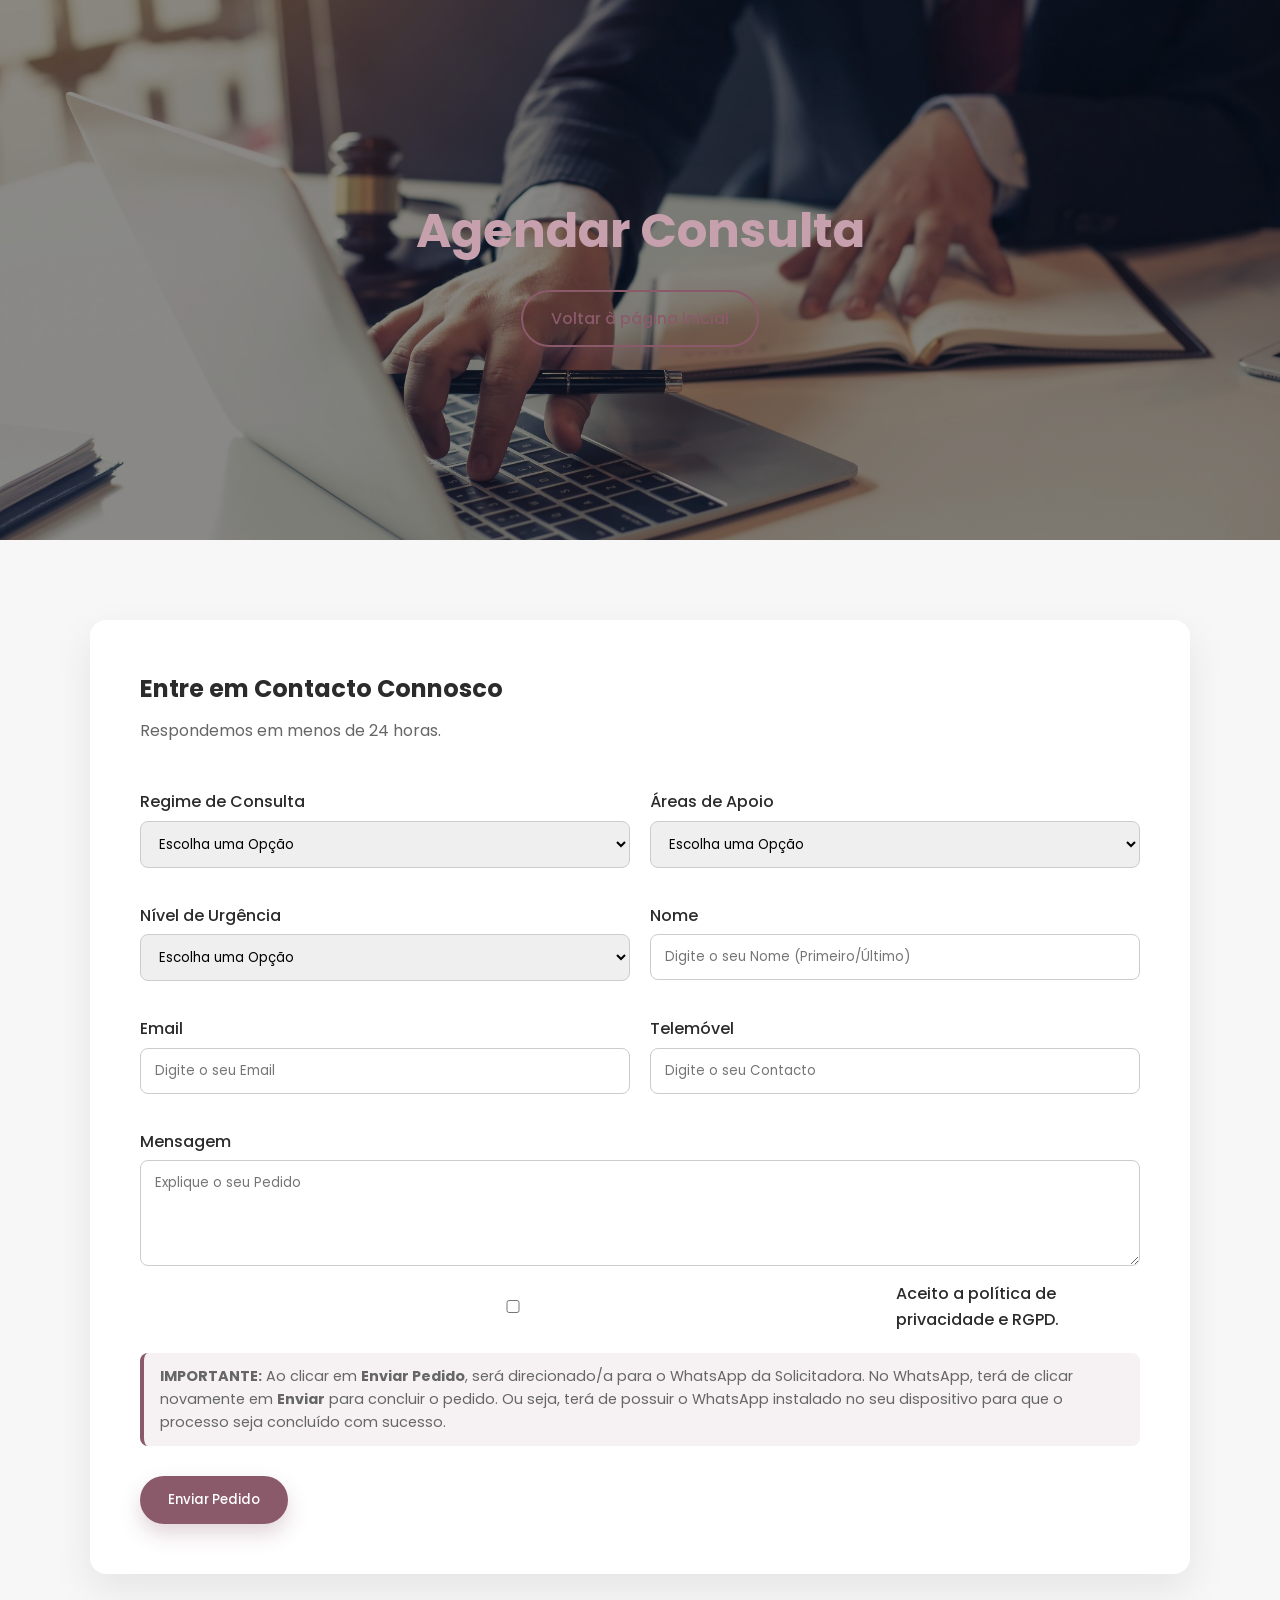
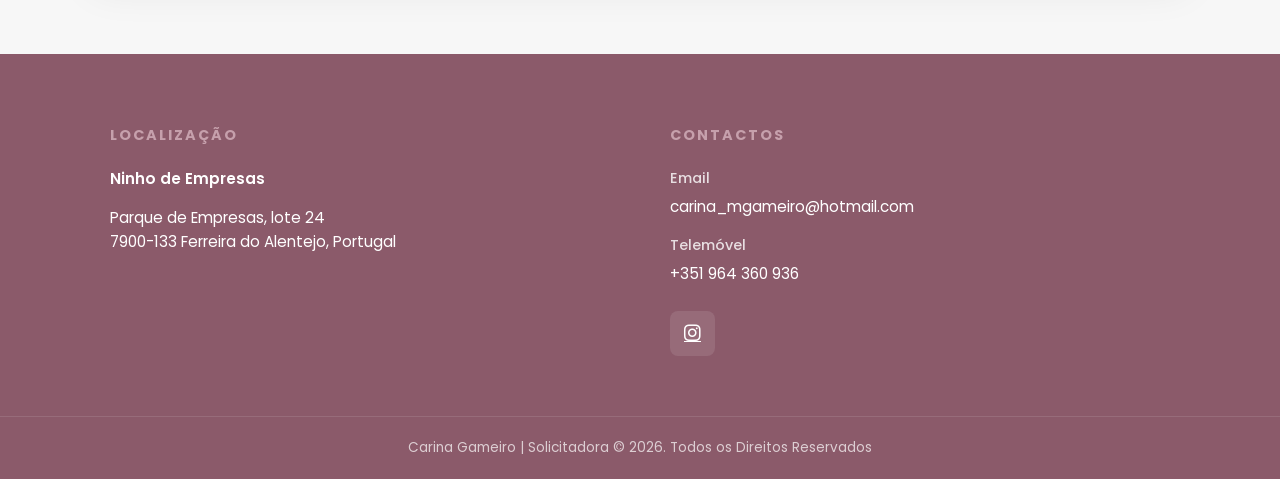
==== atendimento.html @ 4e9db541 "Primeiro commit" ====
<!DOCTYPE html>
<html lang="pt">

<head>
    <meta charset="UTF-8" />
    <meta name="viewport" content="width=device-width, initial-scale=1.0" />
    <title>Agendar Consulta | Carina Gameiro</title>
    <link rel="stylesheet" href="styles.css" />
    <link href="https://fonts.googleapis.com/css2?family=Poppins:wght@300;400;600&display=swap" rel="stylesheet" />
    <link rel="stylesheet" href="https://cdnjs.cloudflare.com/ajax/libs/font-awesome/6.5.0/css/all.min.css">
</head>

<body>

    <header class="page-hero" style="background-image: url('assets/consultaonline.jpeg');">
        <div class="hero-overlay"></div>

        <div class="hero-content">
            <h1>Agendar Consulta</h1>
            <a href="index.html" class="btn-secondary">Voltar à página inicial</a>
        </div>
    </header>


    <section class="agendamento">
        <div class="agendamento-container">

            <form class="agendamento-form" id="formWhatsapp">

                <h2>Entre em Contacto Connosco</h2>
                <p>Respondemos em menos de 24 horas.</p>

                <div class="form-grid">

                    <div>
                        <label for="consulta">Regime de Consulta</label>
                        <select id="consulta" required>
                            <option value="">Escolha uma Opção</option>
                            <option>Presencial</option>
                            <option>Online</option>
                        </select>
                    </div>

                    <div>
                        <label for="area">Áreas de Apoio</label>
                        <select id="area" required>
                            <option value="">Escolha uma Opção</option>
                            <option>Atos Notariais</option>
                            <option>Societário e Comercial</option>
                            <option>Imobiliário e Registos</option>
                            <option>Família e Sucessões</option>
                            <option>Contratual e Laboral</option>
                            <option>Fiscal</option>
                        </select>
                    </div>

                    <div>
                        <label for="urgencia">Nível de Urgência</label>
                        <select id="urgencia" required>
                            <option value="">Escolha uma Opção</option>
                            <option>Normal</option>
                            <option>Urgente</option>
                        </select>
                    </div>

                    <div>
                        <label for="nome">Nome</label>
                        <input id="nome" type="text" placeholder="Digite o seu Nome (Primeiro/Último)" required>
                    </div>

                    <div>
                        <label for="email">Email</label>
                        <input id="email" type="email" placeholder="Digite o seu Email" required>
                    </div>

                    <div>
                        <label for="telemovel">Telemóvel</label>
                        <input id="telemovel" type="tel" placeholder="Digite o seu Contacto" required>
                    </div>

                    <div style="grid-column: 1 / -1;">
                        <label for="mensagem">Mensagem</label>
                        <textarea id="mensagem" rows="4" placeholder="Explique o seu Pedido"></textarea>
                    </div>

                </div>

                <div class="checkbox-group">
                    <label>
                        <input type="checkbox" required>
                        Aceito a política de privacidade e RGPD.
                    </label>
                </div>

                <p class="note-whatsapp">
                    <strong>IMPORTANTE:</strong> Ao clicar em <strong>Enviar Pedido</strong>, será direcionado/a para o
                    WhatsApp da Solicitadora.
                    No WhatsApp, terá de clicar novamente em <strong>Enviar</strong> para concluir o pedido.
                    Ou seja, terá de possuir o WhatsApp instalado no seu dispositivo para que o processo seja concluído
                    com sucesso.
                </p>


                <button type="submit" class="btn-primary">Enviar Pedido</button>

            </form>

        </div>
    </section>

    <footer class="site-footer">
        <div class="footer-container">

            <div class="footer-col">
                <h3>LOCALIZAÇÃO</h3>

                <div class="contact-text">
                    <p class="footer-title">Ninho de Empresas</p>
                    <p>Parque de Empresas, lote 24<br />7900-133 Ferreira do Alentejo, Portugal</p>
                </div>
            </div>

            <div class="footer-col">
                <h3>CONTACTOS</h3>

                <div class="contact-text">
                    <h4>Email</h4>
                    <p>carina_mgameiro@hotmail.com</p>
                </div>

                <div class="contact-text">
                    <h4>Telemóvel</h4>
                    <p>+351 964 360 936</p>
                </div>

                <div class="footer-socials">
                    <a href="https://www.instagram.com/carinagameiro.solicitadora/" target="_blank"
                        aria-label="Instagram">
                        <i class="fab fa-instagram"></i>
                    </a>
                </div>
            </div>

        </div>

        <div class="footer-bottom">
            <p>Carina Gameiro | Solicitadora © 2026. Todos os Direitos Reservados</p>
        </div>

    </footer>

    <script src="script.js"></script>

</body>

</html>
---- styles.css ----
* {
  margin: 0;
  padding: 0;
  box-sizing: border-box;
  font-family: "Poppins", sans-serif;
}

body {
  background: #f2f2f2;
  color: #2b2b2b;
  line-height: 1.6;
}


/* Cores base do WebSite */
:root {
  --primary: #8B5A6A;
  --secondary: #C6A0AC;
  --light: #f6f6f6;
  --dark: #2b2b2b;
}


/* Estilos para o header */
header {
  min-height: 100vh;
  padding: 40px 20px;
  display: flex;
  flex-direction: column;
  justify-content: center;
  align-items: center;
  gap: 30px;
  text-align: center;
  background: linear-gradient(180deg,
      #ffffff 0%,
      #f6f6f6 100%);
}

.logo {
  max-width: 280px;
  width: 100%;
  animation: fadeIn 1.2s ease forwards;
}


/* Secções */
.section {
  padding: 80px 20px;
  max-width: 1100px;
  margin: 0 auto;
  text-align: center;
}

.section h2 {
  font-size: 2rem;
  color: var(--primary);
  margin-bottom: 20px;
}

.section p {
  max-width: 700px;
  margin: 0 auto 30px;
  font-size: 1rem;
  color: #444;
}


/* Botões */
.btn-primary,
.btn-secondary {
  display: inline-block;
  padding: 14px 28px;
  border-radius: 999px;
  text-decoration: none;
  font-weight: 500;
  background: var(--primary);
  color: #fff;
  border: none;
  cursor: pointer;
  transition: all 0.3s ease;
  box-shadow: 0 10px 20px rgba(139, 90, 106, 0.25);
}

.btn-primary:hover {
  background: #734652;
  transform: translateY(-3px);
  box-shadow: 0 15px 30px rgba(139, 90, 106, 0.35);
}

.btn-secondary {
  background: transparent;
  color: var(--primary);
  border: 2px solid var(--primary);
}

.btn-secondary:hover {
  background: var(--primary);
  color: white;
  transform: translateY(-3px);
}


/* Página Sobre */
.page-header {
  display: flex;
  flex-direction: column;
  align-items: center;
  gap: 16px;
  padding: 40px 20px 20px;
  text-align: center;
}

.page-header h1 {
  color: var(--primary);
  font-size: 2.2rem;
  margin-bottom: 10px;
}

.back-link {
  color: var(--primary);
  text-decoration: none;
  font-size: 0.9rem;
}

.back-link:hover {
  text-decoration: underline;
}

.sobre-container {
  max-width: 1100px;
  margin: 0 auto;
  padding: 60px 20px;
  display: grid;
  grid-template-columns: 1fr 1fr;
  gap: 60px;
  align-items: center;
}

.page-container {
  max-width: 1100px;
  margin: 0 auto;
  padding: 80px 20px;
}

.sobre-foto img {
  width: 100%;
  max-width: 400px;
  border-radius: 24px;
  box-shadow: 0 20px 40px rgba(0, 0, 0, 0.15);
  animation: fadeInUp 1s ease forwards;
}

.sobre-texto p {
  margin-bottom: 20px;
  color: #444;
  animation: fadeInUp 1.2s ease forwards;
}

.intro-text {
  max-width: 700px;
  margin: 0 auto 50px;
  text-align: center;
  color: white;
  line-height: 1.6;
}


/* Footer */
.footer {
  background: #f6f2f4;
  padding: 30px 20px;
  text-align: center;
  font-size: 0.85rem;
  color: #555;
}


/* Animações */
@keyframes fadeIn {
  from {
    opacity: 0;
    transform: translateY(20px);
  }

  to {
    opacity: 1;
    transform: translateY(0);
  }
}

@keyframes fadeInUp {
  from {
    opacity: 0;
    transform: translateY(30px);
  }

  to {
    opacity: 1;
    transform: translateY(0);
  }
}


/* Responsivo */
@media (max-width: 768px) {
  .sobre-container {
    grid-template-columns: 1fr;
    text-align: center;
  }

  .logo {
    max-width: 220px;
  }

  .section h2 {
    font-size: 1.6rem;
  }
}


/* Cartões de serviços com imagem + hover */

/* Container principal dos serviços */
.servicos-grid {
  display: grid;
  grid-template-columns: repeat(auto-fit, minmax(250px, 1fr));
  gap: 30px;
  padding: 40px 20px;
  max-width: 1200px;
  margin: 0 auto;
}


/* Cards dos serviços */
.servico-card {
  position: relative;
  width: 100%;
  aspect-ratio: 1 / 1;
  /* Mantém quadrado */
  border-radius: 12px;
  overflow: hidden;
  cursor: pointer;
  box-shadow: 0 5px 15px rgba(0, 0, 0, 0.08);
  border: 1px solid rgba(139, 90, 106, 0.15);
}


/* Imagem dos Cards */
.card-image {
  width: 100%;
  height: 100%;
  /* Ocupa 100% da altura do card */
  background-size: cover;
  /* Cobre todo o espaço */
  background-position: center;
  /* Centraliza a imagem */
  background-repeat: no-repeat;
  position: relative;
  transition: transform 0.4s ease;
}


.card-image::before {
  content: "";
  position: absolute;
  bottom: 0;
  left: 0;
  right: 0;
  height: 40%;
  /* Só na parte inferior */
  background: linear-gradient(to top,
      rgba(0, 0, 0, 0.8) 0%,
      rgba(0, 0, 0, 0.4) 50%,
      transparent 100%);
  z-index: 1;
}


/* Título no card */
.card-image h3 {
  position: absolute;
  bottom: 20px;
  /* Distância do fundo */
  left: 0;
  right: 0;
  color: white;
  font-size: 1.1rem;
  font-weight: 600;
  text-align: center;
  padding: 15px 10px;
  margin: 0;
  z-index: 2;
  line-height: 1.3;
  text-shadow: 0 2px 4px rgba(0, 0, 0, 0.5);
}

.card-overlay {
  position: absolute;
  top: 0;
  left: 0;
  width: 100%;
  height: 100%;
  background: rgba(139, 90, 106, 0.95);
  color: white;
  padding: 30px 20px;
  opacity: 0;
  transform: translateY(10px);
  transition: all 0.3s ease;
  display: flex;
  flex-direction: column;
  justify-content: center;
  align-items: center;
  z-index: 3;
}

.card-overlay ul {
  list-style: none;
  padding: 0;
  margin: 0;
  width: 100%;
}

.card-overlay li {
  padding: 8px 0;
  font-size: 0.9rem;
  border-bottom: 1px solid rgba(255, 255, 255, 0.2);
}

.card-overlay li:last-child {
  border-bottom: none;
}


/* MOBILE - SERVIÇOS CARD OVERLAY */
@media (max-width: 768px) {

  .servico-card {
    aspect-ratio: auto;
    height: 260px;
  }

  .card-overlay {
    padding: 20px;
    justify-content: center;
  }

  .card-overlay ul {
    width: 100%;
  }

  .card-overlay li {
    font-size: 0.95rem;
    padding: 10px 0;
    text-align: center;
  }
}


/* Hover */
.servico-card:hover .card-overlay {
  opacity: 1;
  transform: translateY(0);
}

.servico-card:hover .card-image {
  transform: scale(1.05);
}


/* Responsividade para quadrados pequenos */
@media (max-width: 768px) {
  .servicos-grid {
    grid-template-columns: repeat(2, 1fr);
    gap: 20px;
    padding: 20px;
  }

  .servico-card {
    height: 200px;
    /* Menor em mobile */
  }
}

/* ANIMAÇÕES */
.reveal {
  opacity: 0;
  transform: translateY(30px);
  transition: all 0.6s ease;
}

.reveal.show {
  opacity: 1;
  transform: translateY(0);
}

/* HEADER */
.header-scrolled {
  backdrop-filter: blur(8px);
  background: rgba(255, 255, 255, 0.85);
  box-shadow: 0 8px 25px rgba(0, 0, 0, 0.06);
}

/* RODAPÉ */
.site-footer {
  background: #8B5A6A;
  color: #fff;
  padding-top: 70px;
}

.footer-container {
  max-width: 1100px;
  margin: 0 auto;
  padding: 0 20px 60px;
  display: grid;
  grid-template-columns: repeat(2, 1fr);
  gap: 60px;
  align-items: start;
}

.footer-col h3 {
  font-size: 0.9rem;
  letter-spacing: 2px;
  text-transform: uppercase;
  margin-bottom: 20px;
  color: #C6A0AC;
}

.footer-col h4 {
  font-size: 0.9rem;
  margin-bottom: 5px;
  font-weight: 500;
  opacity: 0.8;
}

.footer-col p {
  font-size: 0.95rem;
  line-height: 1.6;
  margin-bottom: 15px;
}

.footer-title {
  font-weight: 600;
  margin-bottom: 5px;
}

/* SOCIAL */
.footer-socials {
  margin-top: 25px;
  display: flex;
  gap: 15px;
}

.footer-socials a {
  width: 45px;
  height: 45px;
  border-radius: 8px;
  background: rgba(255,255,255,0.1);
  display: flex;
  align-items: center;
  justify-content: center;
  color: white;
  font-size: 1.2rem;
  transition: all 0.3s ease;
}

.footer-socials a:hover {
  background: white;
  color: var(--primary);
  transform: translateY(-4px);
}

/* BOTTOM */
.footer-bottom {
  border-top: 1px solid rgba(255,255,255,0.15);
  text-align: center;
  padding: 20px;
  font-size: 0.85rem;
  opacity: 0.7;
}

/* =========================
   MOBILE
========================= */

@media (max-width: 768px) {

  .footer-container {
    grid-template-columns: 1fr;
    text-align: center;
    gap: 40px;
  }

  .footer-socials {
    justify-content: center;
  }

}


/* HERO HEADER COM IMAGEM */
.page-hero {
  position: relative;
  min-height: 60vh;
  background-size: cover;
  background-position: center;
  display: flex;
  align-items: center;
  justify-content: center;
  text-align: center;
  overflow: hidden;
}

.hero-overlay {
  position: absolute;
  inset: 0;
  background: linear-gradient(rgba(0, 0, 0, 0.45),
      rgba(0, 0, 0, 0.45));
}

.hero-content {
  position: relative;
  z-index: 1;
  color: #C6A0AC;
  padding: 20px;
}

.hero-content h1 {
  font-size: 3rem;
  margin-bottom: 20px;
}

.hero-content .btn-secondary {
  background: transparent;
  color: var(--primary);
  border: 2px solid var(--primary);
}

.hero-content .btn-secondary:hover {
  background: white;
  color: var(--primary);
}

/* Responsivo */
@media (max-width: 768px) {
  .page-hero {
    min-height: 45vh;
  }

  .hero-content h1 {
    font-size: 2rem;
  }
}


/* PAGINA DE AGENDAMENTO (Agendar Consulta) */
.agendamento {
  padding: 80px 20px;
  background: #f7f7f7;
}

.agendamento-container {
  max-width: 1100px;
  margin: 0 auto;
}

.agendamento-form {
  background: #fff;
  padding: 50px;
  border-radius: 16px;
  box-shadow: 0 15px 40px rgba(0, 0, 0, 0.08);
}

.agendamento-form h2 {
  margin-bottom: 10px;
}

.agendamento-form p {
  margin-bottom: 30px;
  color: #666;
}

.agendamento-form label {
  font-weight: 500;
  margin-top: 15px;
  display: block;
}

.agendamento-form input,
.agendamento-form select,
.agendamento-form textarea {
  width: 100%;
  padding: 12px 14px;
  border-radius: 8px;
  border: 1px solid #ccc;
  margin-top: 6px;
  font-family: inherit;
}

.form-grid {
  display: grid;
  grid-template-columns: repeat(2, 1fr);
  gap: 20px;
}

.form-grid div:not(.checkbox-group) {
  display: flex;
  flex-direction: column;
}


@media (max-width: 768px) {
  .form-grid {
    grid-template-columns: 1fr;
  }

  .agendamento-form {
    padding: 30px;
  }
}

/* Checkbox alinhado corretamente */
.checkbox-group {
  grid-column: 1 / -1;
  margin: 15px 0;
  display: block;
  width: 100%;
}

.checkbox-group label {
  display: flex;
  align-items: center;
  gap: 10px;
}

.checkbox-group input[type="checkbox"] {
  margin: 0;
}

.note-whatsapp {
  margin: 20px 0 10px;
  font-size: 0.9rem;
  color: #666;
  background: #f6f2f4;
  padding: 12px 16px;
  border-left: 4px solid var(--primary);
  border-radius: 8px;
}


/* TESTEMUNHOS */
.testemunhos {
  padding: 80px 20px;
  background: #f7f3f4;
  text-align: center;
}

.testemunhos h2 {
  margin-bottom: 40px;
  font-size: 2rem;
  color: var(--primary);
}

.testemunhos-grid {
  display: grid;
  grid-template-columns: repeat(auto-fit, minmax(240px, 1fr));
  gap: 25px;
  margin-bottom: 40px;
}

.testemunho-card {
  background: white;
  padding: 25px;
  border-radius: 16px;
  box-shadow: 0 10px 25px rgba(0, 0, 0, 0.08);
  transition: 0.3s ease;
  position: relative;
}

.testemunho-card:hover {
  transform: translateY(-5px);
}

.testemunho-card .texto {
  font-style: italic;
  margin: 15px 0;
  color: #444;
}

.testemunho-card .autor {
  font-weight: 600;
  color: var(--primary);
  font-size: 0.9rem;
}

.estrelas {
  color: #f5b301;
  /* dourado */
  font-size: 1.2rem;
}


/* CTA - SERVIÇOS */
.cta-section {
  padding: 100px 20px;
  text-align: center;
  background: #f7f7f7;
}

.cta-section h2 {
  font-size: 2rem;
  color: var(--primary);
  margin-bottom: 15px;
}

.cta-section p {
  margin-bottom: 30px;
  color: #555;
}

.cta-section .btn-primary {
  display: inline-block;
  margin-top: 20px;
}


/* AJUSTES MOBILE - MENU */
@media (max-width: 768px) {

  .menu-buttons {
    display: flex; 
    flex-direction: column; 
    align-items: center; 
    gap: 20px; /* Espaçamento entre os botões */
    margin-top: 30px; 
  }
}

/* AJUSTES MOBILE - SERVIÇOS */
@media (max-width: 768px) {

  .servicos-grid {
    grid-template-columns: 1fr;
    gap: 20px;
  }

  .servico-card {
    aspect-ratio: auto;
  }

  .card-image {
    height: 200px;
  }

  .card-overlay {
    position: absolute;
    inset: 0;
    opacity: 0;
    transform: translateY(10px);
    transition: all 0.3s ease;
  }

  .servico-card.active .card-overlay {
    opacity: 1;
    transform: translateY(0);
  }

}
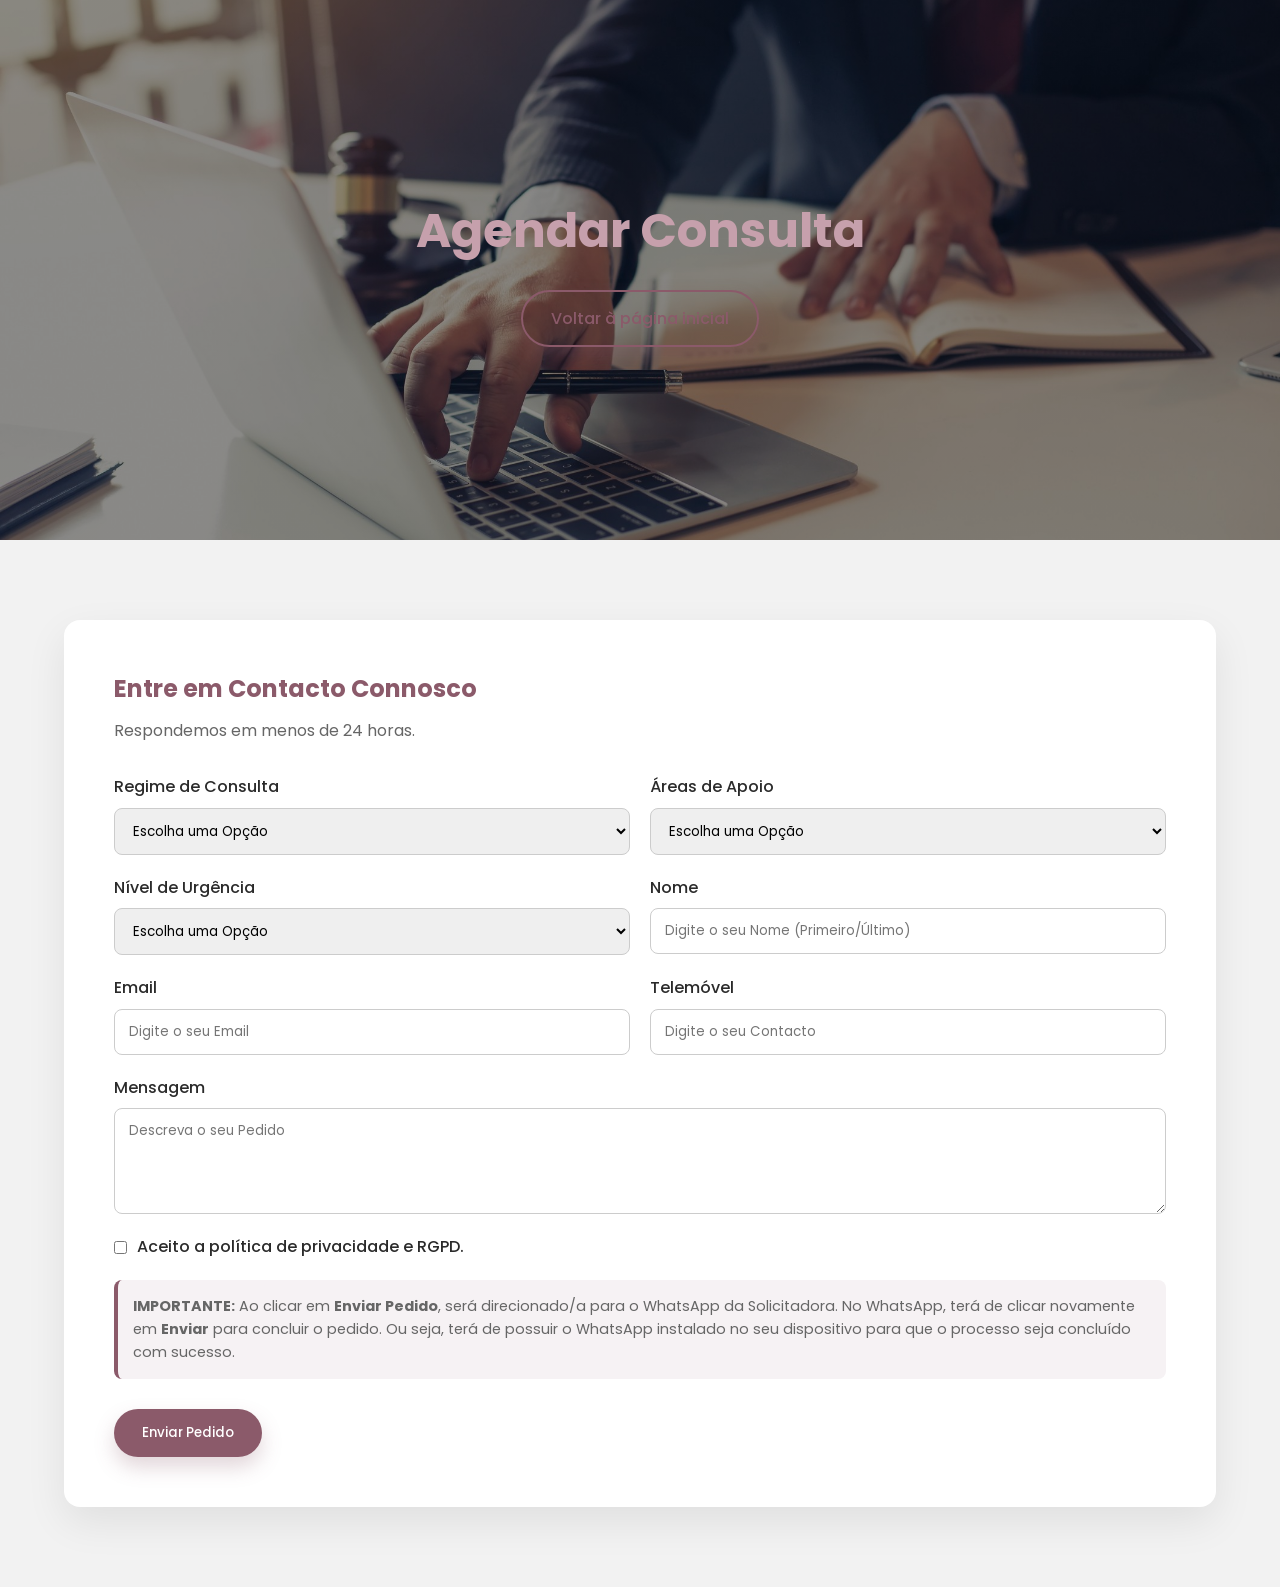
==== commit ef31bb80: "Versão Final" ====
--- a/atendimento.html
+++ b/atendimento.html
@@ -2,8 +2,8 @@
 <html lang="pt">
 
 <head>
-    <meta charset="UTF-8" />
-    <meta name="viewport" content="width=device-width, initial-scale=1.0" />
+    <meta charset="UTF-8">
+    <meta name="viewport" content="width=device-width, initial-scale=1.0">
     <title>Agendar Consulta | Carina Gameiro</title>
     <link rel="stylesheet" href="styles.css" />
     <link href="https://fonts.googleapis.com/css2?family=Poppins:wght@300;400;600&display=swap" rel="stylesheet" />
@@ -12,29 +12,41 @@
 
 <body>
 
-    <header class="page-hero" style="background-image: url('assets/consultaonline.jpeg');">
-        <div class="hero-overlay"></div>
+    <!-- ////////////////////////////////////////////////////////////////////////////////////////////////////////////////// -->
+    <!-- ////////////////////////////////////////////////////////////////////////////////////////////////////////////////// -->
 
-        <div class="hero-content">
-            <h1>Agendar Consulta</h1>
-            <a href="index.html" class="btn-secondary">Voltar à página inicial</a>
+    <header class="header" style="background-image: url('assets/consultaonline.jpeg');">
+
+        <div class="header-overlay"></div>
+
+        <div class="container">
+
+            <div class="header-content">
+                <h1>Agendar Consulta</h1>
+                <a href="index.html" class="btn-secondary">Voltar à página inicial</a>
+            </div>
+
         </div>
+
     </header>
 
+    <!-- ////////////////////////////////////////////////////////////////////////////////////////////////////////////////// -->
+    <!-- ////////////////////////////////////////////////////////////////////////////////////////////////////////////////// -->
 
-    <section class="agendamento">
-        <div class="agendamento-container">
+    <section class="appointment">
 
-            <form class="agendamento-form" id="formWhatsapp">
+        <div class="container">
+
+            <form class="appointment-form" id="formWhatsapp">
 
                 <h2>Entre em Contacto Connosco</h2>
                 <p>Respondemos em menos de 24 horas.</p>
 
-                <div class="form-grid">
+                <div class="appointment-grid">
 
                     <div>
-                        <label for="consulta">Regime de Consulta</label>
-                        <select id="consulta" required>
+                        <label for="consultation">Regime de Consulta</label>
+                        <select id="consultation" required>
                             <option value="">Escolha uma Opção</option>
                             <option>Presencial</option>
                             <option>Online</option>
@@ -55,8 +67,8 @@
                     </div>
 
                     <div>
-                        <label for="urgencia">Nível de Urgência</label>
-                        <select id="urgencia" required>
+                        <label for="urgency">Nível de Urgência</label>
+                        <select id="urgency" required>
                             <option value="">Escolha uma Opção</option>
                             <option>Normal</option>
                             <option>Urgente</option>
@@ -64,8 +76,8 @@
                     </div>
 
                     <div>
-                        <label for="nome">Nome</label>
-                        <input id="nome" type="text" placeholder="Digite o seu Nome (Primeiro/Último)" required>
+                        <label for="name">Nome</label>
+                        <input id="name" type="text" placeholder="Digite o seu Nome (Primeiro/Último)" required>
                     </div>
 
                     <div>
@@ -74,25 +86,24 @@
                     </div>
 
                     <div>
-                        <label for="telemovel">Telemóvel</label>
-                        <input id="telemovel" type="tel" placeholder="Digite o seu Contacto" required>
+                        <label for="phone">Telemóvel</label>
+                        <input id="phone" type="tel" placeholder="Digite o seu Contacto" required>
                     </div>
 
-                    <div style="grid-column: 1 / -1;">
-                        <label for="mensagem">Mensagem</label>
-                        <textarea id="mensagem" rows="4" placeholder="Explique o seu Pedido"></textarea>
+                    <div class="massage-width">
+                        <label for="message">Mensagem</label>
+                        <textarea id="message" rows="4" placeholder="Descreva o seu Pedido"></textarea>
                     </div>
 
                 </div>
 
                 <div class="checkbox-group">
                     <label>
-                        <input type="checkbox" required>
-                        Aceito a política de privacidade e RGPD.
+                        <input type="checkbox" required> Aceito a política de privacidade e RGPD.
                     </label>
                 </div>
 
-                <p class="note-whatsapp">
+                <p class="whatsapp-note">
                     <strong>IMPORTANTE:</strong> Ao clicar em <strong>Enviar Pedido</strong>, será direcionado/a para o
                     WhatsApp da Solicitadora.
                     No WhatsApp, terá de clicar novamente em <strong>Enviar</strong> para concluir o pedido.
@@ -104,50 +115,12 @@
                 <button type="submit" class="btn-primary">Enviar Pedido</button>
 
             </form>
+        </div>
 
-        </div>
     </section>
 
-    <footer class="site-footer">
-        <div class="footer-container">
-
-            <div class="footer-col">
-                <h3>LOCALIZAÇÃO</h3>
-
-                <div class="contact-text">
-                    <p class="footer-title">Ninho de Empresas</p>
-                    <p>Parque de Empresas, lote 24<br />7900-133 Ferreira do Alentejo, Portugal</p>
-                </div>
-            </div>
-
-            <div class="footer-col">
-                <h3>CONTACTOS</h3>
-
-                <div class="contact-text">
-                    <h4>Email</h4>
-                    <p>carina_mgameiro@hotmail.com</p>
-                </div>
-
-                <div class="contact-text">
-                    <h4>Telemóvel</h4>
-                    <p>+351 964 360 936</p>
-                </div>
-
-                <div class="footer-socials">
-                    <a href="https://www.instagram.com/carinagameiro.solicitadora/" target="_blank"
-                        aria-label="Instagram">
-                        <i class="fab fa-instagram"></i>
-                    </a>
-                </div>
-            </div>
-
-        </div>
-
-        <div class="footer-bottom">
-            <p>Carina Gameiro | Solicitadora © 2026. Todos os Direitos Reservados</p>
-        </div>
-
-    </footer>
+    <!-- ////////////////////////////////////////////////////////////////////////////////////////////////////////////////// -->
+    <!-- ////////////////////////////////////////////////////////////////////////////////////////////////////////////////// -->
 
     <script src="script.js"></script>
 
--- a/styles.css
+++ b/styles.css
@@ -1,3 +1,13 @@
+/* ====================================
+   CONFIGURAÇÕES & COMPONENTES GERAIS
+======================================= */
+:root {
+  --primary: #8B5A6A;
+  --secondary: #C6A0AC;
+  --light: #f6f6f6;
+  --dark: #2b2b2b;
+}
+
 * {
   margin: 0;
   padding: 0;
@@ -5,67 +15,23 @@
   font-family: "Poppins", sans-serif;
 }
 
+html {
+  scroll-behavior: smooth;
+}
+
 body {
   background: #f2f2f2;
-  color: #2b2b2b;
+  color: var(--dark);
   line-height: 1.6;
 }
 
-
-/* Cores base do WebSite */
-:root {
-  --primary: #8B5A6A;
-  --secondary: #C6A0AC;
-  --light: #f6f6f6;
-  --dark: #2b2b2b;
-}
-
-
-/* Estilos para o header */
-header {
-  min-height: 100vh;
-  padding: 40px 20px;
-  display: flex;
-  flex-direction: column;
-  justify-content: center;
-  align-items: center;
-  gap: 30px;
-  text-align: center;
-  background: linear-gradient(180deg,
-      #ffffff 0%,
-      #f6f6f6 100%);
-}
-
-.logo {
-  max-width: 280px;
-  width: 100%;
-  animation: fadeIn 1.2s ease forwards;
-}
-
-
-/* Secções */
-.section {
-  padding: 80px 20px;
-  max-width: 1100px;
-  margin: 0 auto;
-  text-align: center;
-}
-
-.section h2 {
-  font-size: 2rem;
-  color: var(--primary);
-  margin-bottom: 20px;
-}
-
-.section p {
-  max-width: 700px;
-  margin: 0 auto 30px;
-  font-size: 1rem;
-  color: #444;
-}
-
-
-/* Botões */
+.container {
+  width: 90%;
+  max-width: 1200px;
+  margin: auto;
+}
+
+/* BOTÕES DO WEBSITE */
 .btn-primary,
 .btn-secondary {
   display: inline-block;
@@ -100,314 +66,204 @@
 }
 
 
-/* Página Sobre */
-.page-header {
-  display: flex;
-  flex-direction: column;
-  align-items: center;
-  gap: 16px;
-  padding: 40px 20px 20px;
-  text-align: center;
-}
-
-.page-header h1 {
-  color: var(--primary);
-  font-size: 2.2rem;
-  margin-bottom: 10px;
-}
-
-.back-link {
-  color: var(--primary);
-  text-decoration: none;
-  font-size: 0.9rem;
-}
-
-.back-link:hover {
-  text-decoration: underline;
-}
-
-.sobre-container {
+/* ========================================================================================
+   CTA - TODAS AS PÁGINAS (servicos.html; sobre.html; atendimento.html; testemunhos.html)
+=========================================================================================== */
+.cta {
+  padding: 100px 20px;
+  text-align: center;
+  background: #f7f7f7;
+}
+
+.cta h2 {
+  font-size: 2rem;
+  color: var(--primary);
+  margin-bottom: 15px;
+}
+
+.cta p {
+  margin-bottom: 30px;
+  color: #555;
+}
+
+
+/* ============================================================================================================================= */
+/* ============================================================================================================================= */
+
+/* =======================================================================================================
+   HEADER - TODAS AS PÁGINAS (index.html; servicos.html; sobre.html; atendimento.html; testemunhos.html)
+========================================================================================================== */
+.header {
+  position: relative;
+  min-height: 60vh;
+  background-size: cover;
+  background-position: center;
+  display: flex;
+  align-items: center;
+  justify-content: center;
+  text-align: center;
+  overflow: hidden;
+}
+
+.header-overlay {
+  position: absolute;
+  inset: 0;
+  background: linear-gradient(rgba(0, 0, 0, 0.45), rgba(0, 0, 0, 0.45));
+}
+
+/* (index.html) */
+.header-text {
+  position: relative;
+  z-index: 1;
+  max-width: 700px;
+  margin: 0 auto 50px;
+  text-align: center;
+  color: white;
+  line-height: 1.6;
+}
+
+/* (index.html) */
+.header-logo {
+  position: relative;
+  z-index: 1;
+  margin-bottom: 15px;
+  max-width: 280px;
+  width: 100%;
+  animation: fadeIn 1.2s ease forwards;
+}
+
+/* (servicos.html; sobre.html; atendimento.html; testemunhos.html) */
+.header-content {
+  position: relative;
+  z-index: 1;
+  color: #C6A0AC;
+  padding: 20px;
+}
+
+.header-content h1 {
+  font-size: 3rem;
+  margin-bottom: 20px;
+  color: #C6A0AC;
+}
+
+.header-content .btn-secondary {
+  background: transparent;
+  color: var(--primary);
+  border: 2px solid var(--primary);
+}
+
+.header-content .btn-secondary:hover {
+  background: white;
+  color: var(--primary);
+}
+
+
+
+/* ============================================================================================================================= */
+/* ============================================================================================================================= */
+
+/* =========================
+   MENU - PÁGINA PRINCIPAL
+============================ */
+.menu {
+  padding: 80px 20px;
   max-width: 1100px;
   margin: 0 auto;
-  padding: 60px 20px;
+  text-align: center;
+}
+
+.menu h2 {
+  font-size: 2rem;
+  color: var(--primary);
+  margin-bottom: 15px;
+}
+
+.menu-btns {
+  display: flex;
+  justify-content: center;
+  flex-wrap: wrap;
+  gap: 20px;
+  margin-top: 30px;
+}
+
+
+/* ============================================================================================================================= */
+/* ============================================================================================================================= */
+
+/* ===============================================
+   TESTEMUNHOS - PÁGINA PRINCIPAL + (index.html)
+================================================== */
+.testimonials {
+  padding: 80px 20px;
+  background: #f7f3f4;
+  text-align: center;
+}
+
+.testimonials h2 {
+  margin-bottom: 40px;
+  font-size: 2rem;
+  color: var(--primary);
+}
+
+.testimonials p {
+  max-width: 700px;
+  margin: 0 auto 40px;
+  color: #666;
+  font-size: 1.05rem;
+  line-height: 1.7;
+}
+
+.testimonials-grid {
   display: grid;
-  grid-template-columns: 1fr 1fr;
-  gap: 60px;
-  align-items: center;
-}
-
-.page-container {
-  max-width: 1100px;
-  margin: 0 auto;
-  padding: 80px 20px;
-}
-
-.sobre-foto img {
-  width: 100%;
-  max-width: 400px;
-  border-radius: 24px;
-  box-shadow: 0 20px 40px rgba(0, 0, 0, 0.15);
-  animation: fadeInUp 1s ease forwards;
-}
-
-.sobre-texto p {
-  margin-bottom: 20px;
+  grid-template-columns: repeat(auto-fit, minmax(240px, 1fr));
+  gap: 25px;
+  margin-bottom: 40px;
+}
+
+.testimonial-card {
+  background: white;
+  padding: 25px;
+  border-radius: 16px;
+  box-shadow: 0 10px 25px rgba(0, 0, 0, 0.08);
+  transition: 0.3s ease;
+  position: relative;
+}
+
+.testimonial-card:hover {
+  transform: translateY(-5px);
+}
+
+.testimonial-card p {
+  font-style: italic;
+  margin: 15px 0;
   color: #444;
-  animation: fadeInUp 1.2s ease forwards;
-}
-
-.intro-text {
-  max-width: 700px;
-  margin: 0 auto 50px;
-  text-align: center;
-  color: white;
-  line-height: 1.6;
-}
-
-
-/* Footer */
+}
+
+.testimonial-card .author {
+  font-weight: 600;
+  color: var(--primary);
+  font-size: 0.9rem;
+}
+
+.stars {
+  color: #f5b301;
+  font-size: 1.2rem;
+}
+
+
+/* ============================================================================================================================= */
+/* ============================================================================================================================= */
+
+/* ===========================
+   RODAPÉ - TODAS AS PÁGINAS
+============================== */
 .footer {
-  background: #f6f2f4;
-  padding: 30px 20px;
-  text-align: center;
-  font-size: 0.85rem;
-  color: #555;
-}
-
-
-/* Animações */
-@keyframes fadeIn {
-  from {
-    opacity: 0;
-    transform: translateY(20px);
-  }
-
-  to {
-    opacity: 1;
-    transform: translateY(0);
-  }
-}
-
-@keyframes fadeInUp {
-  from {
-    opacity: 0;
-    transform: translateY(30px);
-  }
-
-  to {
-    opacity: 1;
-    transform: translateY(0);
-  }
-}
-
-
-/* Responsivo */
-@media (max-width: 768px) {
-  .sobre-container {
-    grid-template-columns: 1fr;
-    text-align: center;
-  }
-
-  .logo {
-    max-width: 220px;
-  }
-
-  .section h2 {
-    font-size: 1.6rem;
-  }
-}
-
-
-/* Cartões de serviços com imagem + hover */
-
-/* Container principal dos serviços */
-.servicos-grid {
-  display: grid;
-  grid-template-columns: repeat(auto-fit, minmax(250px, 1fr));
-  gap: 30px;
-  padding: 40px 20px;
-  max-width: 1200px;
-  margin: 0 auto;
-}
-
-
-/* Cards dos serviços */
-.servico-card {
-  position: relative;
-  width: 100%;
-  aspect-ratio: 1 / 1;
-  /* Mantém quadrado */
-  border-radius: 12px;
-  overflow: hidden;
-  cursor: pointer;
-  box-shadow: 0 5px 15px rgba(0, 0, 0, 0.08);
-  border: 1px solid rgba(139, 90, 106, 0.15);
-}
-
-
-/* Imagem dos Cards */
-.card-image {
-  width: 100%;
-  height: 100%;
-  /* Ocupa 100% da altura do card */
-  background-size: cover;
-  /* Cobre todo o espaço */
-  background-position: center;
-  /* Centraliza a imagem */
-  background-repeat: no-repeat;
-  position: relative;
-  transition: transform 0.4s ease;
-}
-
-
-.card-image::before {
-  content: "";
-  position: absolute;
-  bottom: 0;
-  left: 0;
-  right: 0;
-  height: 40%;
-  /* Só na parte inferior */
-  background: linear-gradient(to top,
-      rgba(0, 0, 0, 0.8) 0%,
-      rgba(0, 0, 0, 0.4) 50%,
-      transparent 100%);
-  z-index: 1;
-}
-
-
-/* Título no card */
-.card-image h3 {
-  position: absolute;
-  bottom: 20px;
-  /* Distância do fundo */
-  left: 0;
-  right: 0;
-  color: white;
-  font-size: 1.1rem;
-  font-weight: 600;
-  text-align: center;
-  padding: 15px 10px;
-  margin: 0;
-  z-index: 2;
-  line-height: 1.3;
-  text-shadow: 0 2px 4px rgba(0, 0, 0, 0.5);
-}
-
-.card-overlay {
-  position: absolute;
-  top: 0;
-  left: 0;
-  width: 100%;
-  height: 100%;
-  background: rgba(139, 90, 106, 0.95);
-  color: white;
-  padding: 30px 20px;
-  opacity: 0;
-  transform: translateY(10px);
-  transition: all 0.3s ease;
-  display: flex;
-  flex-direction: column;
-  justify-content: center;
-  align-items: center;
-  z-index: 3;
-}
-
-.card-overlay ul {
-  list-style: none;
-  padding: 0;
-  margin: 0;
-  width: 100%;
-}
-
-.card-overlay li {
-  padding: 8px 0;
-  font-size: 0.9rem;
-  border-bottom: 1px solid rgba(255, 255, 255, 0.2);
-}
-
-.card-overlay li:last-child {
-  border-bottom: none;
-}
-
-
-/* MOBILE - SERVIÇOS CARD OVERLAY */
-@media (max-width: 768px) {
-
-  .servico-card {
-    aspect-ratio: auto;
-    height: 260px;
-  }
-
-  .card-overlay {
-    padding: 20px;
-    justify-content: center;
-  }
-
-  .card-overlay ul {
-    width: 100%;
-  }
-
-  .card-overlay li {
-    font-size: 0.95rem;
-    padding: 10px 0;
-    text-align: center;
-  }
-}
-
-
-/* Hover */
-.servico-card:hover .card-overlay {
-  opacity: 1;
-  transform: translateY(0);
-}
-
-.servico-card:hover .card-image {
-  transform: scale(1.05);
-}
-
-
-/* Responsividade para quadrados pequenos */
-@media (max-width: 768px) {
-  .servicos-grid {
-    grid-template-columns: repeat(2, 1fr);
-    gap: 20px;
-    padding: 20px;
-  }
-
-  .servico-card {
-    height: 200px;
-    /* Menor em mobile */
-  }
-}
-
-/* ANIMAÇÕES */
-.reveal {
-  opacity: 0;
-  transform: translateY(30px);
-  transition: all 0.6s ease;
-}
-
-.reveal.show {
-  opacity: 1;
-  transform: translateY(0);
-}
-
-/* HEADER */
-.header-scrolled {
-  backdrop-filter: blur(8px);
-  background: rgba(255, 255, 255, 0.85);
-  box-shadow: 0 8px 25px rgba(0, 0, 0, 0.06);
-}
-
-/* RODAPÉ */
-.site-footer {
   background: #8B5A6A;
   color: #fff;
   padding-top: 70px;
 }
 
-.footer-container {
+.footer .container {
   max-width: 1100px;
   margin: 0 auto;
   padding: 0 20px 60px;
@@ -417,351 +273,307 @@
   align-items: start;
 }
 
-.footer-col h3 {
-  font-size: 0.9rem;
-  letter-spacing: 2px;
-  text-transform: uppercase;
+.footer-left,
+.footer-right {
+  flex: 1;
+}
+
+.footer-left h3,
+.footer-right h3 {
   margin-bottom: 20px;
-  color: #C6A0AC;
-}
-
-.footer-col h4 {
-  font-size: 0.9rem;
-  margin-bottom: 5px;
-  font-weight: 500;
-  opacity: 0.8;
-}
-
-.footer-col p {
-  font-size: 0.95rem;
-  line-height: 1.6;
-  margin-bottom: 15px;
-}
-
-.footer-title {
-  font-weight: 600;
-  margin-bottom: 5px;
-}
-
-/* SOCIAL */
+  color: var(--secondary);
+}
+
+.contact-item {
+  display: flex;
+  align-items: center;
+  gap: 12px;
+  margin-bottom: 12px;
+}
+
 .footer-socials {
   margin-top: 25px;
-  display: flex;
-  gap: 15px;
 }
 
 .footer-socials a {
   width: 45px;
   height: 45px;
-  border-radius: 8px;
-  background: rgba(255,255,255,0.1);
   display: flex;
   align-items: center;
   justify-content: center;
+  border-radius: 50%;
+  text-decoration: none;
+  background: rgba(255, 255, 255, 0.1);
   color: white;
-  font-size: 1.2rem;
-  transition: all 0.3s ease;
+  transition: 0.3s;
 }
 
 .footer-socials a:hover {
-  background: white;
-  color: var(--primary);
-  transform: translateY(-4px);
-}
-
-/* BOTTOM */
+  transform: translateY(-3px);
+}
+
 .footer-bottom {
-  border-top: 1px solid rgba(255,255,255,0.15);
+  border-top: 1px solid rgba(255, 255, 255, 0.15);
   text-align: center;
   padding: 20px;
   font-size: 0.85rem;
   opacity: 0.7;
 }
 
-/* =========================
-   MOBILE
-========================= */
-
+
+/* ============================================================================================================================= */
+/* ============================================================================================================================= */
+
+/* ===================================
+   PÁGINA - SERVIÇOS (servicos.html)
+====================================== */
+.services {
+  max-width: 1200px;
+  margin: 0 auto;
+  padding: 80px 20px;
+}
+
+.service-row {
+  display: flex;
+  align-items: center;
+  gap: 60px;
+  margin-bottom: 80px;
+}
+
+.service-row.reverse {
+  flex-direction: row-reverse;
+}
+
+.service-image {
+  flex: 1;
+}
+
+.service-image img {
+  width: 100%;
+  display: block;
+  border-radius: 12px;
+}
+
+.service-content {
+  flex: 1;
+}
+
+.service-content h2 {
+  color: var(--primary);
+  margin-bottom: 20px;
+  font-size: 2rem;
+}
+
+.service-content ul {
+  list-style: none;
+  padding: 0;
+}
+
+.service-content li {
+  display: flex;
+  align-items: center;
+  gap: 12px;
+  margin-bottom: 10px;
+}
+
+.service-content li i {
+  color: var(--primary);
+  font-size: 1rem;
+}
+
+/* ============================================================================================================================= */
+/* ============================================================================================================================= */
+
+/* =================================
+   PÁGINA - SOBRE MIM (sobre.html)
+==================================== */
+.about-me {
+  padding: 80px 0;
+}
+
+.about-me .container {
+  display: grid;
+  grid-template-columns: 1fr 1fr;
+  gap: 60px;
+  align-items: center;
+  max-width: 1100px;
+}
+
+.about-me-photo {
+  text-align: center;
+}
+
+.about-me-photo img {
+  width: 100%;
+  max-width: 400px;
+  border-radius: 24px;
+  box-shadow: 0 20px 40px rgba(0, 0, 0, 0.15);
+}
+
+.about-me-text p {
+  margin-bottom: 20px;
+  color: #444;
+  text-align: justify;
+}
+
+
+/* ============================================================================================================================= */
+/* ============================================================================================================================= */
+
+/* ==============================================
+   PÁGINA - AGENDAR CONSULTA (atendimento.html)
+================================================= */
+.appointment {
+  padding: 80px 0;
+}
+
+.appointment-form {
+  background: white;
+  padding: 50px;
+  border-radius: 16px;
+  box-shadow: 0 15px 40px rgba(0, 0, 0, 0.08);
+}
+
+.appointment-form h2 {
+  margin-bottom: 10px;
+  color: var(--primary);
+}
+
+.appointment-form p {
+  margin-bottom: 30px;
+  color: #666;
+}
+
+.appointment-form label {
+  display: block;
+  margin-bottom: 8px;
+  font-weight: 500;
+}
+
+.appointment-form input,
+.appointment-form select,
+.appointment-form textarea {
+  width: 100%;
+  padding: 12px 14px;
+  border: 1px solid #ccc;
+  border-radius: 8px;
+  font-family: inherit;
+}
+
+.appointment-grid {
+  display: grid;
+  grid-template-columns: repeat(2, 1fr);
+  gap: 20px;
+}
+
+.appointment-grid div {
+  display: flex;
+  flex-direction: column;
+}
+
+.massage-width {
+  grid-column: 1 / -1;
+}
+
+.checkbox-group {
+  margin: 20px 0;
+}
+
+.checkbox-group label {
+  display: flex;
+  align-items: center;
+  gap: 10px;
+}
+
+.checkbox-group input[type="checkbox"] {
+  width: auto;
+  margin: 0;
+}
+
+.whatsapp-note {
+  margin: 20px 0;
+  padding: 15px;
+  background: #f6f2f4;
+  border-left: 4px solid var(--primary);
+  border-radius: 8px;
+  font-size: 0.9rem;
+  color: #666;
+}
+
+
+/* ==============================
+   RESPONSIVO - TABLET E MOBILE
+================================= */
 @media (max-width: 768px) {
 
-  .footer-container {
+  .container {
+    padding: 0 20px;
+  }
+
+  .header-content h1 {
+    font-size: 2rem;
+  }
+
+  .about-me .container {
+    grid-template-columns: 1fr;
+    gap: 30px;
+    text-align: center;
+  }
+
+  .about-me-photo img {
+    max-width: 300px;
+  }
+
+  .service-row,
+  .service-row.reverse {
+    flex-direction: column;
+    text-align: center;
+    gap: 30px;
+  }
+
+  .service-image,
+  .service-content {
+    width: 100%;
+  }
+
+  .testimonials-grid {
+    grid-template-columns: 1fr;
+  }
+
+  .appointment-grid {
+    grid-template-columns: 1fr;
+  }
+
+  .appointment-form {
+    padding: 30px 20px;
+  }
+
+  .cta {
+    padding: 60px 20px;
+  }
+
+  .cta h2 {
+    font-size: 1.8rem;
+  }
+
+  .btn-primary,
+  .btn-secondary {
+    width: 100%;
+    max-width: 320px;
+  }
+
+  .footer .container {
     grid-template-columns: 1fr;
     text-align: center;
     gap: 40px;
   }
 
+  .contact-item {
+    justify-content: center;
+  }
+
   .footer-socials {
+    display: flex;
     justify-content: center;
   }
-
-}
-
-
-/* HERO HEADER COM IMAGEM */
-.page-hero {
-  position: relative;
-  min-height: 60vh;
-  background-size: cover;
-  background-position: center;
-  display: flex;
-  align-items: center;
-  justify-content: center;
-  text-align: center;
-  overflow: hidden;
-}
-
-.hero-overlay {
-  position: absolute;
-  inset: 0;
-  background: linear-gradient(rgba(0, 0, 0, 0.45),
-      rgba(0, 0, 0, 0.45));
-}
-
-.hero-content {
-  position: relative;
-  z-index: 1;
-  color: #C6A0AC;
-  padding: 20px;
-}
-
-.hero-content h1 {
-  font-size: 3rem;
-  margin-bottom: 20px;
-}
-
-.hero-content .btn-secondary {
-  background: transparent;
-  color: var(--primary);
-  border: 2px solid var(--primary);
-}
-
-.hero-content .btn-secondary:hover {
-  background: white;
-  color: var(--primary);
-}
-
-/* Responsivo */
-@media (max-width: 768px) {
-  .page-hero {
-    min-height: 45vh;
-  }
-
-  .hero-content h1 {
-    font-size: 2rem;
-  }
-}
-
-
-/* PAGINA DE AGENDAMENTO (Agendar Consulta) */
-.agendamento {
-  padding: 80px 20px;
-  background: #f7f7f7;
-}
-
-.agendamento-container {
-  max-width: 1100px;
-  margin: 0 auto;
-}
-
-.agendamento-form {
-  background: #fff;
-  padding: 50px;
-  border-radius: 16px;
-  box-shadow: 0 15px 40px rgba(0, 0, 0, 0.08);
-}
-
-.agendamento-form h2 {
-  margin-bottom: 10px;
-}
-
-.agendamento-form p {
-  margin-bottom: 30px;
-  color: #666;
-}
-
-.agendamento-form label {
-  font-weight: 500;
-  margin-top: 15px;
-  display: block;
-}
-
-.agendamento-form input,
-.agendamento-form select,
-.agendamento-form textarea {
-  width: 100%;
-  padding: 12px 14px;
-  border-radius: 8px;
-  border: 1px solid #ccc;
-  margin-top: 6px;
-  font-family: inherit;
-}
-
-.form-grid {
-  display: grid;
-  grid-template-columns: repeat(2, 1fr);
-  gap: 20px;
-}
-
-.form-grid div:not(.checkbox-group) {
-  display: flex;
-  flex-direction: column;
-}
-
-
-@media (max-width: 768px) {
-  .form-grid {
-    grid-template-columns: 1fr;
-  }
-
-  .agendamento-form {
-    padding: 30px;
-  }
-}
-
-/* Checkbox alinhado corretamente */
-.checkbox-group {
-  grid-column: 1 / -1;
-  margin: 15px 0;
-  display: block;
-  width: 100%;
-}
-
-.checkbox-group label {
-  display: flex;
-  align-items: center;
-  gap: 10px;
-}
-
-.checkbox-group input[type="checkbox"] {
-  margin: 0;
-}
-
-.note-whatsapp {
-  margin: 20px 0 10px;
-  font-size: 0.9rem;
-  color: #666;
-  background: #f6f2f4;
-  padding: 12px 16px;
-  border-left: 4px solid var(--primary);
-  border-radius: 8px;
-}
-
-
-/* TESTEMUNHOS */
-.testemunhos {
-  padding: 80px 20px;
-  background: #f7f3f4;
-  text-align: center;
-}
-
-.testemunhos h2 {
-  margin-bottom: 40px;
-  font-size: 2rem;
-  color: var(--primary);
-}
-
-.testemunhos-grid {
-  display: grid;
-  grid-template-columns: repeat(auto-fit, minmax(240px, 1fr));
-  gap: 25px;
-  margin-bottom: 40px;
-}
-
-.testemunho-card {
-  background: white;
-  padding: 25px;
-  border-radius: 16px;
-  box-shadow: 0 10px 25px rgba(0, 0, 0, 0.08);
-  transition: 0.3s ease;
-  position: relative;
-}
-
-.testemunho-card:hover {
-  transform: translateY(-5px);
-}
-
-.testemunho-card .texto {
-  font-style: italic;
-  margin: 15px 0;
-  color: #444;
-}
-
-.testemunho-card .autor {
-  font-weight: 600;
-  color: var(--primary);
-  font-size: 0.9rem;
-}
-
-.estrelas {
-  color: #f5b301;
-  /* dourado */
-  font-size: 1.2rem;
-}
-
-
-/* CTA - SERVIÇOS */
-.cta-section {
-  padding: 100px 20px;
-  text-align: center;
-  background: #f7f7f7;
-}
-
-.cta-section h2 {
-  font-size: 2rem;
-  color: var(--primary);
-  margin-bottom: 15px;
-}
-
-.cta-section p {
-  margin-bottom: 30px;
-  color: #555;
-}
-
-.cta-section .btn-primary {
-  display: inline-block;
-  margin-top: 20px;
-}
-
-
-/* AJUSTES MOBILE - MENU */
-@media (max-width: 768px) {
-
-  .menu-buttons {
-    display: flex; 
-    flex-direction: column; 
-    align-items: center; 
-    gap: 20px; /* Espaçamento entre os botões */
-    margin-top: 30px; 
-  }
-}
-
-/* AJUSTES MOBILE - SERVIÇOS */
-@media (max-width: 768px) {
-
-  .servicos-grid {
-    grid-template-columns: 1fr;
-    gap: 20px;
-  }
-
-  .servico-card {
-    aspect-ratio: auto;
-  }
-
-  .card-image {
-    height: 200px;
-  }
-
-  .card-overlay {
-    position: absolute;
-    inset: 0;
-    opacity: 0;
-    transform: translateY(10px);
-    transition: all 0.3s ease;
-  }
-
-  .servico-card.active .card-overlay {
-    opacity: 1;
-    transform: translateY(0);
-  }
-
 }
